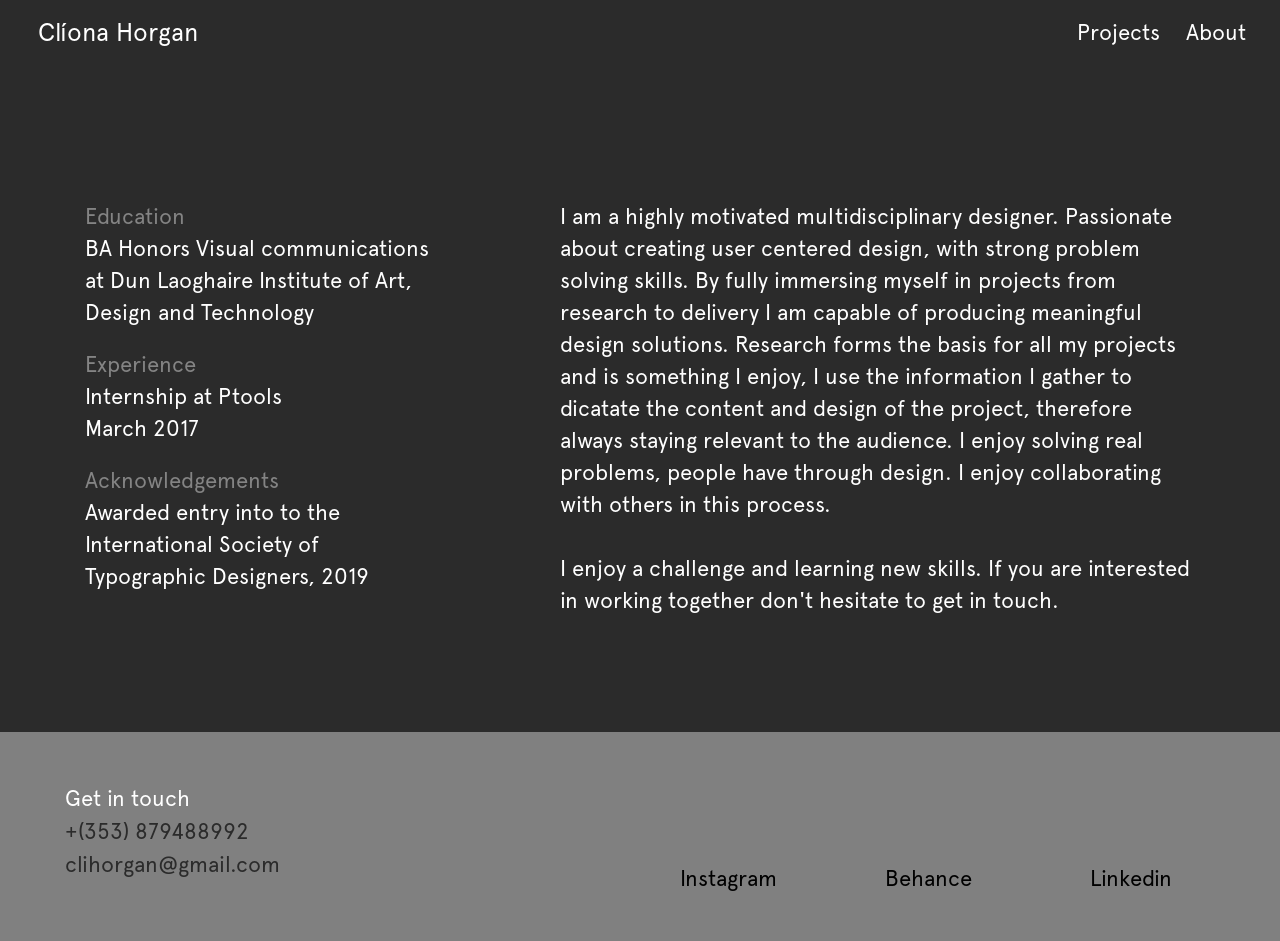
==== about.html @ 4dcec47d "newwebsite" ====
<!DOCTYPE html>
<html lang="en">
   <head>
      <meta charset="utf-8">
      <meta http-equiv="X-UA-Compatible" content="IE=edge">
      <meta name="viewport" content="width=device-width, initial-scale=1">
      <!-- The above 3 meta tags *must* come first in the head; any other head content must come *after* these tags -->
      <title>Clíona Horgan</title>
       
      <!-- Bootstrap -->
      <link href="css/bootstrap.css" rel="stylesheet">
      <link href="css/about.css" rel="stylesheet">
        <link href="https://unpkg.com/aos@2.3.1/dist/aos.css" rel="stylesheet">
<!--    <link href="fonts/Apercu_Regular.otf">-->
     
      <!-- HTML5 shim and Respond.js for IE8 support of HTML5 elements and media queries -->
      <!-- WARNING: Respond.js doesn't work if you view the page via file:// -->
      <!--[if lt IE 9]>
      <script src="https://oss.maxcdn.com/html5shiv/3.7.3/html5shiv.min.js"></script>
      <script src="https://oss.maxcdn.com/respond/1.4.2/respond.min.js"></script>
      <![endif]-->
   </head>
   <body>
       
       <!--       open nav-->
         <nav class="navbar navbar-expand-lg navbar-light bg-light fixed-top">
        
            <a class="navbar-brand abc" href="index.html"> 
                Clíona Horgan
           </a>
        
        
<!--
            <button class="navbar-toggler" type="button" data-toggle="collapse" data-target="#navbarSupportedContent" aria-controls="navbarSupportedContent" aria-expanded="false" aria-label="Toggle navigation">
            <span class="navbar-toggler-icon"></span>
            </button>
             
-->
             <button class="navbar-toggler collapsed" type="button" data-toggle="collapse" data-target="#navbarSupportedContent" aria-controls="navbarsSupportedContent" aria-expanded="false" aria-label="Toggle navigation">
                 
	           <span class="icon-bar top-bar"></span>
	           <span class="icon-bar middle-bar"></span>
	           <span class="icon-bar bottom-bar"></span>				
            </button>
     
        

        
        <div class="collapse navbar-collapse" id="navbarSupportedContent">
            <ul class="navbar-nav ml-auto">
                
                
        
        
               
        
                <li class="nav-item">
                    <a class="nav-link abc" href="#project">Projects</a>
        
                </li>
        
                <li class="nav-item">
                    <a class="nav-link abc" href="#about">About </a>
        
                </li>
        
<!--
                <li class="nav-item">
                    <a class="nav-link abc" href="#contact">Contact</a>
        
                </li>
-->
        
                
        
       
            </ul>
        </div>
        
    
        </nav>
       
       <div class="container move">
       
        <div class="row ">
            
           <div class="col-sm-4 move">
            
               <p class="under">
               <span class="grey">Education <br></span>
                BA Honors Visual communications at
                Dun Laoghaire Institute of Art, Design and
                Technology
               </p> 
               
            <p class="under">
               <span class="grey">Experience <br></span>
                
                Internship at Ptools<br>
                March 2017
               </p> 
            <p class="under">
               <span class="grey">Acknowledgements <br></span>
                Awarded entry into to the International Society of Typographic Designers, 2019<br>
                
               </p> 
               
            </div>
            
            <div class="col-7 offset-1 move">
            <p class="under">
                I am a highly motivated multidisciplinary designer. Passionate about creating user centered design, with strong problem solving skills. By fully immersing myself in projects from research to delivery I am capable of producing meaningful design solutions. Research forms the basis for all my projects and is something I enjoy, I use the information I gather to dicatate the content and design of the project, therefore always staying relevant to the audience. I enjoy solving real problems, people have through design. I enjoy collaborating with others in this process. 
                <br><br>
                I enjoy a challenge and learning new skills. If you are interested in working together don't hesitate to get in touch.
            </p>
            
            </div>
           
        </div>
           
       </div>

        
                        <!-- nav ends-->
       
<!--       <div class="wrapper">-->
       <!--    video top-->
       

       
    
       
       <div class="container-fluid">
      <div class="row footer">
           
           <p class="col-3 touch">
            
           <span class="colour">Get in touch<br></span>
            +(353) 879488992<br>
            clihorgan@gmail.com 
           </p>
           
           <p class="col-1 offset-3  touch padding40">
           <a href="#">Instagram </a>
           </p>
           <p class="col-1 offset-1  touch padding40">
           <a href="https://www.behance.net/clihorgana034">Behance</a> 
           </p>
           
            <p class="col-1 offset-1  touch padding40">
           <a href="#">Linkedin</a>
           </p>
           
         
           
            
       
       </div>
       
       </div>
      

    


      
       
       
       
       
      <!-- stuff goes here-->
      <!-- jQuery (necessary for Bootstrap's JavaScript plugins) -->
        <script src="https://unpkg.com/aos@2.3.1/dist/aos.js"></script>
        
        <script src="https://code.jquery.com/jquery-3.2.1.slim.min.js" integrity="sha384-KJ3o2DKtIkvYIK3UENzmM7KCkRr/rE9/Qpg6aAZGJwFDMVNA/GpGFF93hXpG5KkN" crossorigin="anonymous"></script>
        
        <script src="https://cdnjs.cloudflare.com/ajax/libs/popper.js/1.12.9/umd/popper.min.js" integrity="sha384-ApNbgh9B+Y1QKtv3Rn7W3mgPxhU9K/ScQsAP7hUibX39j7fakFPskvXusvfa0b4Q" crossorigin="anonymous"></script>
        
        <script src="https://maxcdn.bootstrapcdn.com/bootstrap/4.0.0/js/bootstrap.min.js" integrity="sha384-JZR6Spejh4U02d8jOt6vLEHfe/JQGiRRSQQxSfFWpi1MquVdAyjUar5+76PVCmYl" crossorigin="anonymous"></script>
        
       
        
<!--
        <script src= "https://cdnjs.cloudflare.com/ajax/libs/rellax/1.9.1/rellax.min.js">
        </script>
-->
          <script>
    function openForm() {
    document.getElementById("myForm").style.display = "block";
    }

    function closeForm() {
    document.getElementById("myForm").style.display = "none";
    }
        </script>
        
           
        <script>AOS.init({
            duration: 1200,
            })</script>
            
                
            <script>         
        AOS.init();
            </script>
    <script>
    
    $(window).scroll(function(){
    $('nav').toggleClass('scrolled', $(this).scrollTop() >150);
    });
        
    </script> 
        
        
    <script>
        
    $(window).scroll(function(){
    if ( $(this).scrollTop() > 150){
    $ ('.abc') .addClass ('ncol'); 
    } else{
    $ ('.abc') .removeClass('ncol');
    }
    });
      
    </script>
        
 
   </body>
</html>
---- css/about.css ----
/*
Custom CSS
*/



@font-face 
{
font-family: 'Apercu_Regular.otf';
font-style: normal;
font-weight: 100;
src: url('../fonts/Apercu_Regular.otf'); 
}

@font-face 
{
font-family: 'Apercu Bold.otf';
font-style: normal;
font-weight: 100;
src: url('../fonts/Apercu Bold.otf'); 
}

@font-face 
{
font-family: 'Apercu Light.otf';
font-style: normal;
font-weight: 100;
src: url('../fonts/Apercu Light.otf'); 
}



/*
@font-face 
{
font-family: 'Oscine_Trial_Rg.ttf';
font-style: normal;
font-weight: 100;
src: url('fonts/Oscine_Trial_Rg.ttf'); 
}
@font-face 
{
font-family: 'Oscine_Trial_Bd.ttf';
font-style: normal;
font-weight: 100;
src: url('fonts/Oscine_Trial_Bd.ttf'); 
}
*/

.bg-light{
    transition: 200ms ease;
    background: transparent !important;
}

.bg-light.scrolled{
    background: #2b2b2b !important;
}

.navbar-brand {
    margin-left: 22px;
    font-size: 25px;
    
}
.abc.ncol{
    color: white!important;
}

.abc{
    color: white!important;
}
.image{
    width: 200px;
    margin-top: -100px;
}
.active{
    color: black!important;
    font-weight:600!important;
}

.explanation{
    text-align: center;
    padding-top: 20px;
}

.height{
/*    height: 821px;*/
}

.ontopvideo{
   
/*    position:absolute;*/
/*    margin-top: -100px;*/

}
.footer{
    padding-left: 50px;
    margin-top: 100px;
    padding-top: 50px;
    padding-bottom: 30px;
/*    padding-bottom: 50px;*/
    background-color: #808080;
}


.touch{
   font-family: 'Apercu_Regular.otf';
    font-size: 22px;
    color: #2b2b2b; 
}
.colour{
    color: white;
}
.text{
    padding-top: 20px;
}

a:link.nav-link.abc{
    font-family:'Apercu_Regular.otf';
    font-size: 22px;
    margin-right: 10px;
    font-weight: 300;
}
.padding40{
padding-top: 80px;}

a{
    color: #2b2b2b;
}



a:hover{
    color: white;
    text-decoration: none;
}

a:visited .nav-link.abc{
    font-family:'Apercu_Regular.otf';
    font-size: 18px;
    margin-right: 10px;
    font-weight: 300;
    color: #95d8ed!important;
}

a:hover.nav-link.abc{
    color: black!important;
    text-decoration: none !important;
}

a:active.nav-link.abc{
    color:#95d8ed!important;
    text-decoration: none !important;
}




.abc path {
    fill: white;
}
.abc.ncol path{
    fill: #828eac;
}



.navbar-expand-md .navbar-nav .nav-link{
 
}

.icon-bar {
	width: 22px; 
	height: 2px;
	background-color: #B6B6B6;
	display: block;
	transition: all 0.2s;
	margin-top: 4px
}
 
.navbar-toggler {
  border: none;
  background: transparent !important;
}

.navbar-toggler .top-bar {
  transform: rotate(45deg);
  transform-origin: 10% 10%;
}
 
.navbar-toggler .middle-bar {
  opacity: 0;
}
 
.navbar-toggler .bottom-bar {
  transform: rotate(-45deg);
  transform-origin: 10% 90%;
}
 
.navbar-toggler.collapsed .top-bar {
  transform: rotate(0);
}
 
.navbar-toggler.collapsed .middle-bar {
  opacity: 1;
}
 
.navbar-toggler.collapsed .bottom-bar {
  transform: rotate(0);
}
/*
 html,body {
       padding:0;
     margin:0;}
*/
/*
.scroll{
    position: fixed;
    z-index: -99;
     height:100%;
        width:100%;
}
.wrapper{
      position:absolute;
        height:100%;
        width:100%;
    
}
.scrollover{
height: 3600px; 
  overflow-y: scroll;
    background-color: #f1f2eb; !important;
    position:relative;
        height:100%;
        width:100%;
    margin-top:100%;
    min-height:100%;
}
*/

.scrollover{
    padding-top: 100px;
}
.logo{
   color:#f16374; 
}
.red{
    color: #d6232b;
     margin-top: 30px;
}
.separate{
    font-family: 'Apercu_Regular.otf';
    font-size: 110px;
    line-height: 128px;
    margin-top: 100px;
    color: #99d4c0;
}
.soon{
   color: #99d4c0; 
}
.lost{
    font-family: 'Apercu_Regular.otf';
    font-size: 110px;
    line-height: 128px;
    margin-top: 100px;
    color: #32c3e2;
}

.cyclists{
    font-family: 'Apercu_Regular.otf';
    font-size: 110px;
    line-height: 128px;
    margin-top: 100px;
    color: #d6232b;
}
.intro{
    font-family: 'Spectral';
    font-size: 20px;
    font-weight: 30px;
    margin-top: 187px;
}
.checktwo{
    background-color: bisque;
}
.check{
/*    background-color: aqua;*/
}
.changecolour{
    color: #98d4bf;
    margin-top: 30px;
    
}

.changecolour2{
    color: #d6232b;
    margin-top: 30px;
    
}

 .video{
width: 100%    !important;
  height: auto!important;
  position: relative;

}

.changecolour3{
    color: #32c3e2;
    margin-top: 40px;
    margin-bottom: 100px;
    
}
.descrip{
    margin-top: -15px;
}
.gif{
    margin-top: 20px;
}



*/

video embed {
/*
  width: 100%    !important;
  height: auto   !important;
*/
}
.thevideo{
/*    width: 195px;*/
}


/*
.navbar{
    background-color: #f1f2eb !important;
   
}
*/

/*
.navbar .navbar-brand{
    color: black;
    font-size: 30px;
    margin-left: 153px;
}
*/

/*
.navbar .navbar-brand:hover{
   color:#f16374;
}
*/




.navbar .navbar-nav .nav-item .nav-link{
    color: black;
    font-size: 22px;
    font-family: 'Apercu_Regular.otf';
/*    margin-right: 30px;*/
    
}
.projectdescription{
 margin-top: -156px;
}
.navbar-nav{
/*    padding-right:153px;*/
}
.blue{
/*    background-color: blue;*/
}
.red {
/*    background-color: red;*/
}
.padding-20px{
    margin-top: 20px;
}
.navbar .navbar-nav .nav-item .nav-link:hover{
    color:#f16374;
/*    font-family: 'Oscine_Trial_Bd.ttf';*/
}
body{
    font-family: 'Apercu_Regular.otf'!important;
    background-color: #2b2b2b;
/*    background-color: #f1f2eb;*/
}

.under{
    font-family: 'Apercu_Regular.otf';
    font-size: 22px;
    line-height:32px;
    color: white;
    margin-top: 20px;
}
.thrive{
    margin-top: 150px;
}

.padding{
    margin-top: 50px;
}
.grey{
    color: #848484;
    font-family: 'Apercu_Regular.otf';
    font-size: 22px;
}
.ontopvideo{
    position: absolute;
    font-size: 37px;
    font-family: 'Apercu Light.otf';
    margin-top: 530px;
    margin-left: 50px;
}

.navbar-toggler .navbar-toggler-icon{
    background-image: url(../img/hamburger2.svg); !important;
    border: none;
}
.navbar-toggler {
    background-color: #f1f2eb;
}

.photo{
    background-image: url(../img/DAD%20IMAGE.png);
    background-repeat: no-repeat;
    background-position: center;
     height: 300px;
}
.photo:hover{
    background-image: url(../video/dad_1.gif);
    background-repeat: no-repeat;
    background-position: center;
    height: 300px;
}

.photoone{
    background-image: url(../img/NEWCYCLING.png);
    background-repeat: no-repeat;
    background-position: center;
     height: 300px;
    width: 100%;
        position: relative;
/*
    display: block;
    text-indent:-9999px;
*/
    
    
}


.photoone:hover{
    background-image: url(../video/newcylcing.gif);
    background-repeat: no-repeat;
    background-position: center;
    height: 300px;
}

.photothree{
    background-image: url(../img/comerfords.png);
    background-repeat: no-repeat;
    background-position: center;
     height: 300px;
}
.photothree:hover{
    background-image: url(../video/comerfords.gif);
    background-repeat: no-repeat;
    background-position: center;
    height: 300px;
}
.photofour{
    background-image: url(../img/gradshow_00000.png);
    background-repeat: no-repeat;
    background-position: center;
     height: 300px;
}

.photofour:hover{
    background-image: url(../video/gradshow_00000.gif);
    background-repeat: no-repeat;
    background-position: center;
    height: 300px;}

.about{
    font-family: 'Spectral';
    font-size: 20px;
    line-height: 30px;
    
}
.underphoto{
    font-family: 'Spectral';
    font-size: 16px;
    color: black;
    margin-top: 10px;
}

.bold{
    font-family: 'Spectral:700', serif, ;
    font-size: 16px;
    font-weight: 700;
    color: #58595b;
    margin-top: 10px
}
.movetwo{
    margin-top: 90px;
/*    margin-bottom: 20px;*/
}

.movethree{
    margin-top: 50px;
}
.project{
    font-family: 'Oscine_Trial_XBd.ttf';
    font-size: 40px;
    line-height: 45px;
    margin-left: -14px;
    color: #f16374;
    margin-bottom: 50px;
    margin-top: 50px;
    text-align: left;}

.childhood{
    font-family: 'Oscine_Trial_XBd.ttf';
    font-size: 40px;
    line-height: 45px;
    margin-left: -14px;
    color: #f16374;}
/*
    margin-bottom: 30px;
    margin-top: 50px;
*/
    text-align: left;}

.padding-40px{
    margin-top: 80px;
}

.aboutpart{
    padding-top: 50px;
}
.padding-50px{
   margin-top: 70px;
}

.footer{
    padding-left: 50px;
    margin-top: 100px;
    padding-top: 50px;
/*    padding-bottom: 50px;*/
    background-color: #808080;
}

.footertwo{
    background-color: #808080; 
}

.heading{
    font-family: 'Oscine_Trial_XBd.ttf';
    font-size: 40px;
    color: #f16374!important;
    margin-top: 8px;
}


a:hover.heading{
    color: #95d8ed;
    text-decoration: none;
}


.forty{
    font-family: 'Oscine_Trial_XBd.ttf';
    font-size: 40px;
    line-height: 45px;
}

.bigheading{
     font-family: 'Oscine_Trial_XBd.ttf';
    font-size: 110px;
    line-height: 128px;
}
/*
.explanation{
    margin-left: 575px;
    margin-top: -115px;
}
*/
.bodycopy{
    font-family: 'Spectral';
    font-size: 20px;
    line-height: 30px;
}
.footertext{
    font-family: 'Spectral';
    font-size: 20px;
    line-height: 30px;

}

.headingproject{
     font-family: 'Oscine_Trial_XBd.ttf';
    font-size: 40px;
    line-height: 50px;
    color: #99d4c0;
    margin-top: 50px;
  
}
.cover{margin-top: -445px;
}
.logo{
    margin-top: 45px;
}
.minibook{
    margin-top: 20px;
}
.book{
    margin-top: 20px;
}
.projectexplain{
    margin-top: 50px;
}
.allspreads{
    margin-top: 20px;
    background-color: black;
    
/*    margin-left: -43px;*/
/*    margin-left: -167px;*/
}
.description{
    font-family: 'Spectral';
    font-size: 16px;
    color: #58595b;
/*    margin: 40px;*/
}
.green{
    color: #99d4c0;
    margin-top: 50px;
    margin-bottom: 70px;
}
.posteruno{
    margin-top: 30px;
}
.descriptionone{
    font-family: 'Spectral';
    font-size: 16px;
    color: #58595b;
    margin-left: 83px;
    text-align:right;
}
.descriptiontwo{
    font-family: 'Spectral';
    font-size: 16px;
    color: #58595b;
    margin-left: 225px;
    text-align:right;
}
.descriptionthree{
    font-family: 'Spectral';
    font-size: 16px;
    color: #58595b;
    margin-left: 53px;
    text-align:right;
}
.descriptionfour{
    font-family: 'Spectral';
    font-size: 16px;
    color: #58595b;
    margin-left: 305px;
    text-align:right;
}
.texttwo{
    padding-bottom: 30px;
}

.nextproject{
    padding-left:  63px;
    text-align: right;
}
.quote{
font-family: 'Spectral';
    font-size: 20px;
    text-align: left;
    line-height: 30px;
    color: black;
   padding-bottom: 40px;
   
    
    
/*    margin-bottom: 50px;*/
}
.quotetwo{
    font-family: 'Spectral';
    font-size: 16px;
   
    text-align: left;
    color: black;
/*    margin: -10px;*/
  
    
    
/*    margin-bottom: 50px;*/
}
.paddingdad{
    margin-top: -20px;
}

.paddingtop-18
{
    margin-top: -16px;
}



.move{
    padding-top: 90px;

}
.posters{
    margin-top: 20px;
}
img{
width: 100%;
    height:auto;
}

/* 
# Responsive breakpoints
# https://getbootstrap.com/docs/4.0/layout/overview/#responsive-breakpoints
Extra small   <576px  	.col-
Small         ≥576px    .col-sm-
Medium        ≥768px    .col-md-
Large         ≥992px    .col-lg-
Extra large   ≥1200px   .col-xl-
*/

/* Apply these rules if the screen width is LESS than 576px */

/*
@media(max-width:576px){
  div[class^="col"]{
    border-style: solid;
    border-color:black;
  }
}
*/

/* Apply these rules if the screen width is GREATER than 576px */





/*    margin-top: 100px;*/



.colour{
/*    background-color: #f1f2eb;*/
/*    height: 650px;*/
}


/*.container { position:relative; }*/
.container video {
/*    position:relative;*/
/*    z-index:0;*/
}

.heading{
    margin-bottom: 20px;
    margin-top: 15px;
    font-size: 40px;
    line-height: 50px;
}
.closeup{
    margin-top: 30px;
}
.over{
/*
    position: relative;
    text-align: center;
*/
}

.newspaper{
    margin-top: 20px;
}
.overlay {
    position:absolute;
    margin-top: 380px;
    top:0;
    left:0;
/*    z-index:1;*/
    color: white;
    margin-left: 280px;
    font-family: "Oscine_Trial_XBd.ttf";
    font-size: 120px;
    line-height: 128px;
    text-align: left;
    margin-top: 220px;
   
}

.ontopvideo {
/*    position:absolute;*/
/*    margin-top: 230px;*/
/*
    top:0;
    left:0;
    z-index:1;
    color: white;
    margin-left: 280px;
    font-family: "Oscine_Trial_XBd.ttf";
    font-size: 120px;
    line-height: 128px;
    text-align: left;
*/
/*    margin-top: 220px;*/
   
}
.ontopvideo{
    padding-top: 140px;
}

.design{
    font-family: "Apercu_Regular.otf";
    font-size: 120px;
    line-height: 128px;
    text-align: center;
    color:#f16374;
}

.overlaythree{
     position:absolute;
/*    margin-top: 1030px;*/
    top:0;
    left:0;
/*    z-index:1;*/
    color: white;
    margin-left:840px;

    font-family: 'Spectral';
    font-size: 20px;
    line-height: 30px;
   
    text-align: left;
    margin-top: 378px;
    
}

a{
    color: black;
}



a:hover{
    color: black;
    text-decoration: none;
}

/*
<style>
a:link {
    color: black;
    background-color: transparent; 
    text-decoration: none;
}

a:visited {
    color: black;
    background-color: transparent;
    text-decoration: none;
}

a:hover {
    color: #f16374;
    background-color: transparent;
    text-decoration:none;
}
*/
.bottomnav{
    margin-top: 30px;
    margin-bottom: 30px;
}
/*
a:active {
    color:#f16374;
    background-color: transparent;
    text-decoration: none;
}
</style>
*/

.linkcolor a:link{
    color: aqua;
}












.top{
    width: 100% !important;
  height: 100%!important;
  position: relative;

}




@media only screen and (max-width:576px)
{ 
/*
    .overlay {
    position:absolute;
    
    top:0;
    left:0;
    z-index:1;
    color: white;
    
    font-family: "Oscine_Trial_XBd.ttf";
    font-size: 20px;
    line-height: 28px;
    text-align: left;
   
   
}
*/
    

.explanation{
    
}


/*
    .height{
        900px;
    }
*/



}

@media only screen and (max-width:576px)
{ .project{
    font-family: 'Oscine_Trial_XBd.ttf';
    font-size: 35px;
    line-height: 35px;
    margin-left: -14px;
    color: #f16374;
    margin-bottom: 30px;
    margin-top: 50px;
    text-align: left;}
}
    
}

@media only screen and (max-width:576px)
{ .design{
/*    font-size: 40px;*/
/*    margin-left: -100px;*/
    
    margin-right: 200px;
    
}
}

@media only screen and (max-width:576px)
{ .ontopvideo{
   position:absolute;
    margin-top:0;
    top:0;
    left:0;
/*    z-index:1;*/
    color: white;
    margin-left: 0x;
    font-family: "Oscine_Trial_XBd.ttf";
    font-size: 50px;
    line-height: 55px;
    text-align: left;
    margin-left: 10px;
    margin-top: 100px;
    margin-bottom: 6px;
    
    
}
   
    
    
    .mobile{
display: none;}
    .shiftthree{
        margin-top: 40px;
    }
    .namebootom{
        display: none;
    }
    .separate{
    font-family: 'Oscine_Trial_XBd.ttf';
   font-size: 50px;
    line-height: 55px;
    margin-top: 70px;
        margin-bottom: 200px;
    color: #99d4c0;
}
    
    .lost{
    font-family: 'Oscine_Trial_XBd.ttf';
   font-size: 50px;
    line-height: 55px;
    margin-top: 70px;
        margin-bottom: 200px;
    color: aqua;
}
       .cyclists{
    font-family: 'Oscine_Trial_XBd.ttf';
   font-size: 50px;
    line-height: 55px;
    margin-top: 70px;
        margin-bottom: 200px;
    
} 
    .padding-50px{
   margin-top: 0px;
}
    
    .shiftfour{
        margin-top: -50px;
    }
    
    .footertwo{
     font-family: 'Spectral';
    font-size: 20px;
    
        text-align: left;}
    
    .footer{
        margin-top: 40px;
        
    }
    
    .photo{
    background-image: url(../img/DAD%20IMAGE.png);
    background-repeat: no-repeat;
    background-position: center;
     height: 300px;
        margin-top: -40px;
}
    .photothree{
    background-image: url(../img/NEWOLDFEELING.png);
    background-repeat: no-repeat;
    background-position: center;
     height: 300px;
/*        margin-top: -100px;*/
}
    
    .bottomnav{
    margin-top: 30px;
    margin-bottom: 10px;
}
    .shift{
        margin-top: -40px;
    }
    .childhood{
    font-family: 'Oscine_Trial_XBd.ttf';
    font-size: 35px;
    line-height: 40px;
    margin-left: 0px;
    color: #f16374;}
    
    .bottomcyclists{
        display: none
    }
    .descriptionone{
    font-family: 'Spectral';
    font-size: 16px;
    color: #58595b;
    margin-left: 0px;
    text-align:right;
        display: none;
}
    .descriptiontwo{
    font-family: 'Spectral';
    font-size: 16px;
    color: #58595b;
    margin-left: 0px;
    text-align:right;
        display: none;
}
    .explanation{
    margin-left: 0px;
    margin-top: 0px;
    font-size: 14px;
    line-height: 20px;
        margin-top: -75px;
        margin-left: 150px;
        display: none;
}
    .heading{
    margin-bottom: 20px;
    font-size: 35px;
    line-height: 40px;
        margin-top: 15px;
        color: black;
        
      
        
}
    .nextproject{
    padding-left:  0px;
    margin-bottom: 50px;
    margin-top: -30px;
    text-align: right;
}
    .descriptionfour{
    font-family: 'Spectral';
    font-size: 16px;
    color: #58595b;
    margin-left: 200px;
    text-align:right;
    display: none;
}
    .descriptionthree{
    font-family: 'Spectral';
    font-size: 16px;
    color: #58595b;
    margin-left: 0px;
    text-align:right;
        display: none;
}
    .about{
        text-align: left;
        margin-left:-3px; 
    }
    
    
/*
    .photo{
    background-image: url(../img/mobileseparate_00000.png);
    background-repeat: no-repeat;
    background-position: center;
     height: 300px;
*/
}
/*
.photo:hover{
    background-image: url(../video/mobileseparate_00000.gif);
    background-repeat: no-repeat;
    background-position: center;
    height: 300px;
*/
}

}
@media only screen and (max-width:576px)
{ .descriptionone{

/*    margin-right: 950px;*/
  
    
    
        
    
   
}
}
@media only screen and (max-width:576px)
{ 
    .imagefluid{
    max-width: 100%;
        height: auto;
}

    {}             }

/* Apply these rules if the screen width is GREATER than 768px */

/*
@media (min-width: 768px) {
  div[class^="col"]{
    border-style: solid;
    border-color:blue;
  }

*/

/* Apply these rules if the screen width is GREATER than 992px */
/*

@media (min-width: 992px) {
  div[class^="col"]{
    border-style: solid;
    border-color:yellow;
  }
}
*/

/* Apply these rules if the screen width is GREATER than 1200px */
/*

@media (min-width: 1200px) {
  div[class^="col"]{
    border-style: solid;
    border-color:red;
  }
}*/
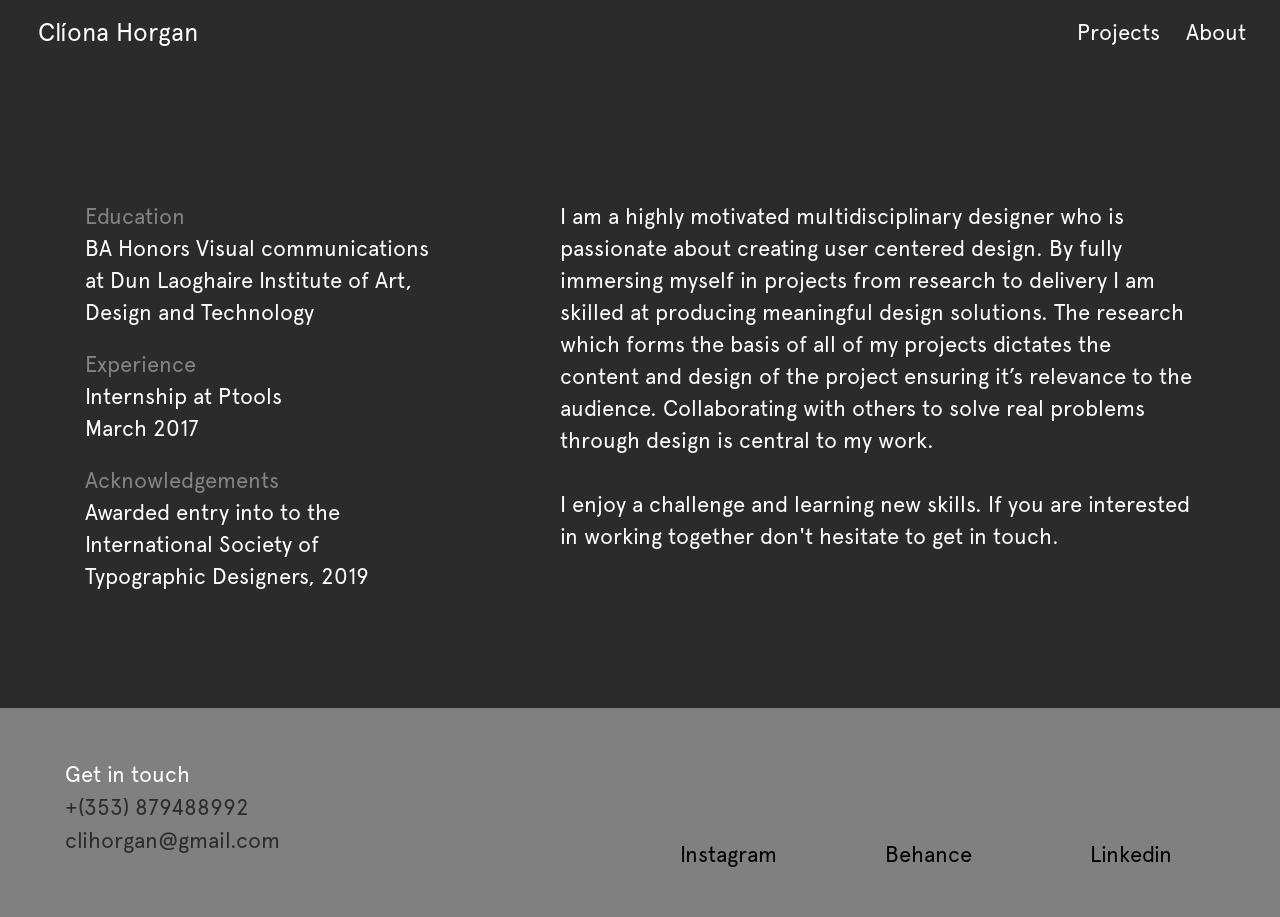
==== commit b852f7f4: "newabout" ====
--- a/about.html
+++ b/about.html
@@ -109,7 +109,12 @@
             
             <div class="col-7 offset-1 move">
             <p class="under">
-                I am a highly motivated multidisciplinary designer. Passionate about creating user centered design, with strong problem solving skills. By fully immersing myself in projects from research to delivery I am capable of producing meaningful design solutions. Research forms the basis for all my projects and is something I enjoy, I use the information I gather to dicatate the content and design of the project, therefore always staying relevant to the audience. I enjoy solving real problems, people have through design. I enjoy collaborating with others in this process. 
+                I am a highly motivated multidisciplinary designer  who is
+passionate about creating user centered design. By fully immersing myself in projects from research
+to delivery I am skilled at producing meaningful design solutions. The research which forms the basis
+of all of my projects dictates the content and design of the project ensuring it’s relevance to the
+audience. Collaborating with others to solve real problems through design is central to my work.
+
                 <br><br>
                 I enjoy a challenge and learning new skills. If you are interested in working together don't hesitate to get in touch.
             </p>
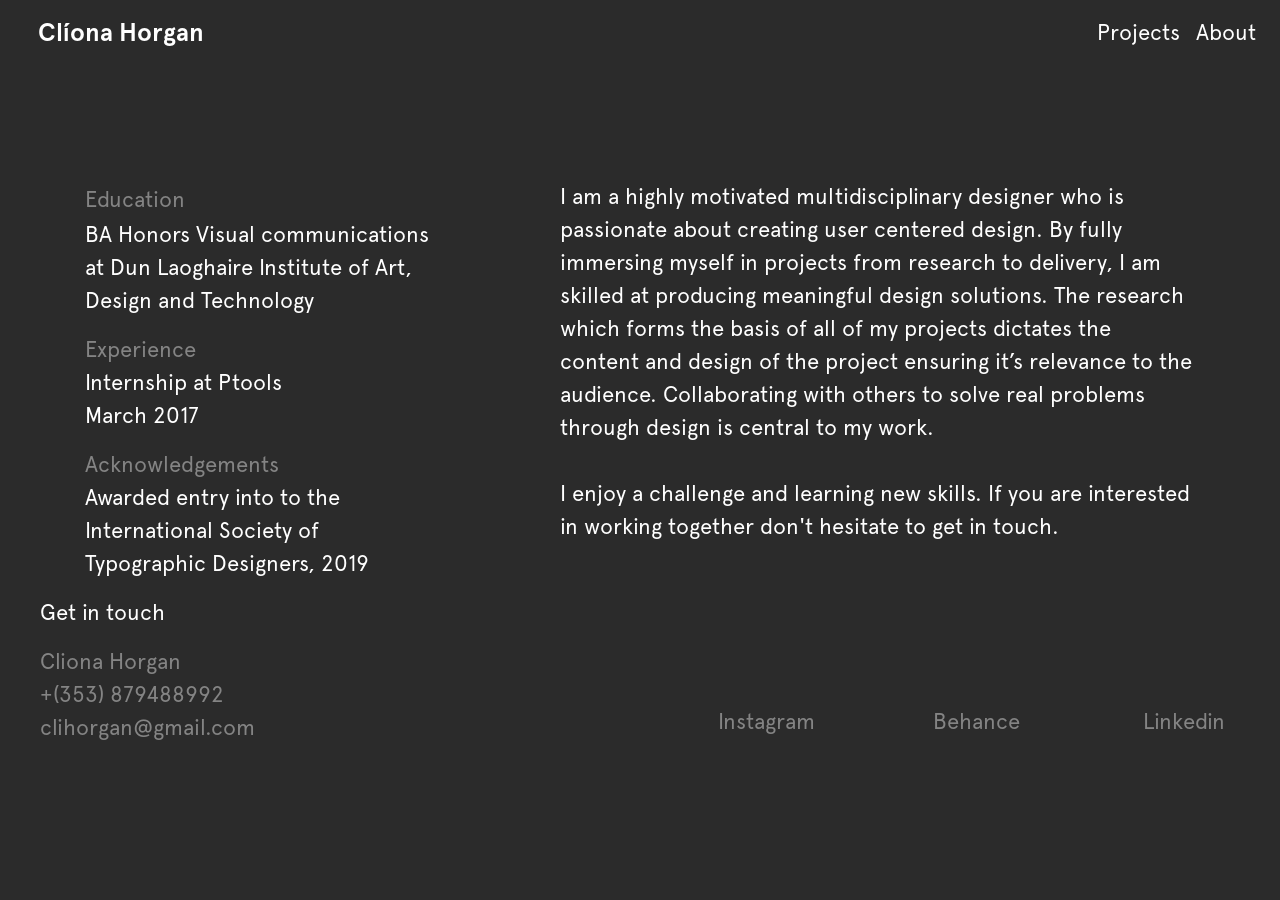
==== commit 53dc697a: "allpagesmobile" ====
--- a/about.html
+++ b/about.html
@@ -23,95 +23,69 @@
    <body>
        
        <!--       open nav-->
+    <div class="container">
+        
          <nav class="navbar navbar-expand-lg navbar-light bg-light fixed-top">
         
             <a class="navbar-brand abc" href="index.html"> 
-                Clíona Horgan
-           </a>
-        
-        
-<!--
-            <button class="navbar-toggler" type="button" data-toggle="collapse" data-target="#navbarSupportedContent" aria-controls="navbarSupportedContent" aria-expanded="false" aria-label="Toggle navigation">
-            <span class="navbar-toggler-icon"></span>
-            </button>
+                Clíona <span class="surname">Horgan</span>
+            </a>
+        
+            
+             <ul class="navbar-nav ml-auto">
+                
+                <li class="nav-item">
+                    <a class="nav-link abc" href="index.html">Projects</a>
+        
+                </li>
+        
+                <li class="nav-item">
+                    <a class="nav-link abc" href="about.html">About </a>
+        
+                </li>
+                 
+            </ul>
+     
+        </nav>
+</div>
+        
+                        <!-- nav ends-->
+       
+<!--       <div class="wrapper">-->
+       <!--    video top-->
+       <div class="container">
+           
+           <div class="row about">
              
--->
-             <button class="navbar-toggler collapsed" type="button" data-toggle="collapse" data-target="#navbarSupportedContent" aria-controls="navbarsSupportedContent" aria-expanded="false" aria-label="Toggle navigation">
-                 
-	           <span class="icon-bar top-bar"></span>
-	           <span class="icon-bar middle-bar"></span>
-	           <span class="icon-bar bottom-bar"></span>				
-            </button>
-     
-        
-
-        
-        <div class="collapse navbar-collapse" id="navbarSupportedContent">
-            <ul class="navbar-nav ml-auto">
-                
-                
-        
-        
-               
-        
-                <li class="nav-item">
-                    <a class="nav-link abc" href="#project">Projects</a>
-        
-                </li>
-        
-                <li class="nav-item">
-                    <a class="nav-link abc" href="#about">About </a>
-        
-                </li>
-        
-<!--
-                <li class="nav-item">
-                    <a class="nav-link abc" href="#contact">Contact</a>
-        
-                </li>
--->
-        
-                
-        
-       
-            </ul>
-        </div>
-        
-    
-        </nav>
-       
-       <div class="container move">
-       
-        <div class="row ">
-            
-           <div class="col-sm-4 move">
-            
-               <p class="under">
-               <span class="grey">Education <br></span>
+                <div class="col-sm-4 col-12 move">
+            
+               <p class="bodycopy">
+               <span class="subheading">Education <br></span>
                 BA Honors Visual communications at
                 Dun Laoghaire Institute of Art, Design and
                 Technology
                </p> 
                
-            <p class="under">
+            <p class="bodycopy">
                <span class="grey">Experience <br></span>
                 
                 Internship at Ptools<br>
                 March 2017
                </p> 
-            <p class="under">
+            <p class="bodycopy">
                <span class="grey">Acknowledgements <br></span>
                 Awarded entry into to the International Society of Typographic Designers, 2019<br>
                 
+                
                </p> 
                
             </div>
-            
-            <div class="col-7 offset-1 move">
-            <p class="under">
+               
+            <div class="col-sm-7 offset-sm-1 move">
+            <p class="bodycopy">
                 I am a highly motivated multidisciplinary designer  who is
 passionate about creating user centered design. By fully immersing myself in projects from research
-to delivery I am skilled at producing meaningful design solutions. The research which forms the basis
+to delivery, I am skilled at producing meaningful design solutions. The research which forms the basis
 of all of my projects dictates the content and design of the project ensuring it’s relevance to the
 audience. Collaborating with others to solve real problems through design is central to my work.
 
@@ -120,61 +94,71 @@
             </p>
             
             </div>
-           
-        </div>
-           
+               
+     
+              
+            
+    </div>
+
        </div>
-
-        
-                        <!-- nav ends-->
-       
-<!--       <div class="wrapper">-->
-       <!--    video top-->
-       
-
-       
-    
-       
-       <div class="container-fluid">
-      <div class="row footer">
-           
-           <p class="col-3 touch">
-            
-           <span class="colour">Get in touch<br></span>
-            +(353) 879488992<br>
-            clihorgan@gmail.com 
-           </p>
-           
-           <p class="col-1 offset-3  touch padding40">
-           <a href="#">Instagram </a>
-           </p>
-           <p class="col-1 offset-1  touch padding40">
-           <a href="https://www.behance.net/clihorgana034">Behance</a> 
-           </p>
-           
-            <p class="col-1 offset-1  touch padding40">
-           <a href="#">Linkedin</a>
-           </p>
+       
+      
+       
+       
+           
+          
+       <div class="container-fluid pushagain">
+           
+            <div class="row padding40">
+           
+            <p class="col-6 bodycopy white ">Get in touch</p>
            
          
-           
-            
-       
-       </div>
-       
-       </div>
-      
-
-    
-
-
-      
-       
-       
-       
-       
-      <!-- stuff goes here-->
-      <!-- jQuery (necessary for Bootstrap's JavaScript plugins) -->
+           </div>
+           
+           
+           
+       
+       
+           <div class="row footer">
+               
+           <p class="bodycopy col-sm-3 col-8  grey">
+               Cliona Horgan<br>
+               +(353) 879488992<br>
+               clihorgan@gmail.com</p>
+               
+            <p class="col-sm-2 offset-sm-3 col-7 bodycopy grey links space40">
+               
+                <a class="col-7"href="#">Instagram</a>
+               
+            </p>
+               
+            <p class="col-sm-2 col-7 bodycopy grey links space40">
+               
+                <a class="col-7 bottom10" href="#">Behance</a>
+               
+            </p>
+               
+              <p class="col-sm-2 col-7 bodycopy grey links space40">
+               
+               <a class="col-7"href="#">Linkedin</a>
+               
+            </p>
+           
+           </div>
+                
+             </div> 
+                
+                
+           
+       
+       
+       
+       
+       
+       
+       
+       
         <script src="https://unpkg.com/aos@2.3.1/dist/aos.js"></script>
         
         <script src="https://code.jquery.com/jquery-3.2.1.slim.min.js" integrity="sha384-KJ3o2DKtIkvYIK3UENzmM7KCkRr/rE9/Qpg6aAZGJwFDMVNA/GpGFF93hXpG5KkN" crossorigin="anonymous"></script>
@@ -182,15 +166,9 @@
         <script src="https://cdnjs.cloudflare.com/ajax/libs/popper.js/1.12.9/umd/popper.min.js" integrity="sha384-ApNbgh9B+Y1QKtv3Rn7W3mgPxhU9K/ScQsAP7hUibX39j7fakFPskvXusvfa0b4Q" crossorigin="anonymous"></script>
         
         <script src="https://maxcdn.bootstrapcdn.com/bootstrap/4.0.0/js/bootstrap.min.js" integrity="sha384-JZR6Spejh4U02d8jOt6vLEHfe/JQGiRRSQQxSfFWpi1MquVdAyjUar5+76PVCmYl" crossorigin="anonymous"></script>
-        
-       
-        
-<!--
-        <script src= "https://cdnjs.cloudflare.com/ajax/libs/rellax/1.9.1/rellax.min.js">
-        </script>
--->
-          <script>
-    function openForm() {
+       
+       <script>
+        function openForm() {
     document.getElementById("myForm").style.display = "block";
     }
 
@@ -228,7 +206,9 @@
     });
       
     </script>
-        
- 
-   </body>
-</html>
+       
+       
+       
+       
+    </body>
+</html>
--- a/css/about.css
+++ b/css/about.css
@@ -28,7 +28,14 @@
 src: url('../fonts/Apercu Light.otf'); 
 }
 
-
+body{
+    background-color: #2b2b2b;
+}
+.bodycopy{
+    font-family: 'Apercu_Regular.otf';
+    font-size: 22px;
+    color: white;
+}
 
 /*
 @font-face 
@@ -59,7 +66,8 @@
 .navbar-brand {
     margin-left: 22px;
     font-size: 25px;
-    
+    font-family: 'Apercu Bold.otf';
+    color:!important;
 }
 .abc.ncol{
     color: white!important;
@@ -68,48 +76,12 @@
 .abc{
     color: white!important;
 }
-.image{
-    width: 200px;
-    margin-top: -100px;
-}
+
 .active{
     color: black!important;
     font-weight:600!important;
 }
 
-.explanation{
-    text-align: center;
-    padding-top: 20px;
-}
-
-.height{
-/*    height: 821px;*/
-}
-
-.ontopvideo{
-   
-/*    position:absolute;*/
-/*    margin-top: -100px;*/
-
-}
-.footer{
-    padding-left: 50px;
-    margin-top: 100px;
-    padding-top: 50px;
-    padding-bottom: 30px;
-/*    padding-bottom: 50px;*/
-    background-color: #808080;
-}
-
-
-.touch{
-   font-family: 'Apercu_Regular.otf';
-    font-size: 22px;
-    color: #2b2b2b; 
-}
-.colour{
-    color: white;
-}
 .text{
     padding-top: 20px;
 }
@@ -117,16 +89,157 @@
 a:link.nav-link.abc{
     font-family:'Apercu_Regular.otf';
     font-size: 22px;
-    margin-right: 10px;
+/*    margin-right: 10px;*/
     font-weight: 300;
 }
-.padding40{
-padding-top: 80px;}
-
+
+
+
+a:visited .nav-link.abc{
+    font-family:'Apercu_Regular.otf';
+    font-size: 18px;
+/*    margin-right: 10px;*/
+    font-weight: 300;
+    color: #95d8ed!important;
+}
+
+a:hover.nav-link.abc{
+    color: grey!important;
+    text-decoration: none !important;
+}
+
+a:active.nav-link.abc{
+    color:gainsboro;
+    text-decoration: none !important;
+}
+
+
+video {
+  width: 100%;
+  height: auto;
+}
+
+.abc path {
+    fill: white;
+}
+.abc.ncol path{
+    fill: #828eac;
+}
+
+
+.align{
+    text-align: right;
+}
+
+.navbar-nav { 
+    flex-direction: row;
+}
+.navbar-nav .nav-link{
+    padding-left: 10px;
+}
+
+
+
+.grey{
+    color: #848484;
+    
+}
+
+.white{
+    color: white;
+}
+
+.ontopvideo{
+/*    position: absolute;*/
+    font-size: 30px;
+    font-family: 'Apercu Light.otf';
+    margin-left: -110px;
+    
+    color: white;
+    text-align: left
+}
+
+.black{
+    color: black;
+    font-family: 'Apercu Bold.otf';
+}
+
+.space30{
+padding-top: 150px;
+
+}
+
+ .text{
+     padding-top: 35px;}
+
+ .lost{
+        padding-top: 50px;
+    }
+
+.description{
+    padding-top: 30px;
+}
+
+
+
+.padding20{
+    padding-top: 130px;
+}
+
+.project
+    {font-family:  'Apercu Bold.otf';
+    font-size: 100px;
+    line-height: 120px;
+    color: white;}
+
+.subheading{
+     font-family: 'Apercu_Regular.otf';
+    font-size: 22px;
+    line-height: 38px;
+    color: #848484;
+}
+
+.space60{
+    padding-top:100px;
+}
+
+ .one{
+        margin-top: 100px;
+    }
+
+.two{
+    margin-top: 15px;
+}
+
+.links{
+    text-align: right;
+}
+
+.space40{
+    padding-top: 60px;
+}
+
+.footer{
+    padding-bottom: 50px;
+}
+
+.space80{
+    padding-top:100px;
+}
 a{
-    color: #2b2b2b;
-}
-
+    color: #848484;
+    text-decoration: none;
+    
+
+}
+
+a.link{
+    color: white;
+}
+
+a.link:hover{
+    color: #848484;
+}
 
 
 a:hover{
@@ -134,1087 +247,328 @@
     text-decoration: none;
 }
 
-a:visited .nav-link.abc{
-    font-family:'Apercu_Regular.otf';
-    font-size: 18px;
-    margin-right: 10px;
-    font-weight: 300;
-    color: #95d8ed!important;
-}
-
-a:hover.nav-link.abc{
-    color: black!important;
-    text-decoration: none !important;
-}
-
-a:active.nav-link.abc{
-    color:#95d8ed!important;
-    text-decoration: none !important;
-}
-
-
-
-
-.abc path {
-    fill: white;
-}
-.abc.ncol path{
-    fill: #828eac;
-}
-
-
-
-.navbar-expand-md .navbar-nav .nav-link{
- 
-}
-
-.icon-bar {
-	width: 22px; 
-	height: 2px;
-	background-color: #B6B6B6;
-	display: block;
-	transition: all 0.2s;
-	margin-top: 4px
-}
- 
-.navbar-toggler {
-  border: none;
-  background: transparent !important;
-}
-
-.navbar-toggler .top-bar {
-  transform: rotate(45deg);
-  transform-origin: 10% 10%;
-}
- 
-.navbar-toggler .middle-bar {
-  opacity: 0;
-}
- 
-.navbar-toggler .bottom-bar {
-  transform: rotate(-45deg);
-  transform-origin: 10% 90%;
-}
- 
-.navbar-toggler.collapsed .top-bar {
-  transform: rotate(0);
-}
- 
-.navbar-toggler.collapsed .middle-bar {
-  opacity: 1;
-}
- 
-.navbar-toggler.collapsed .bottom-bar {
-  transform: rotate(0);
-}
-/*
- html,body {
-       padding:0;
-     margin:0;}
-*/
-/*
-.scroll{
-    position: fixed;
-    z-index: -99;
-     height:100%;
-        width:100%;
-}
-.wrapper{
-      position:absolute;
-        height:100%;
-        width:100%;
-    
-}
-.scrollover{
-height: 3600px; 
-  overflow-y: scroll;
-    background-color: #f1f2eb; !important;
-    position:relative;
-        height:100%;
-        width:100%;
-    margin-top:100%;
-    min-height:100%;
-}
-*/
-
-.scrollover{
-    padding-top: 100px;
-}
-.logo{
-   color:#f16374; 
-}
-.red{
-    color: #d6232b;
-     margin-top: 30px;
-}
-.separate{
-    font-family: 'Apercu_Regular.otf';
-    font-size: 110px;
-    line-height: 128px;
-    margin-top: 100px;
-    color: #99d4c0;
-}
-.soon{
-   color: #99d4c0; 
-}
-.lost{
-    font-family: 'Apercu_Regular.otf';
-    font-size: 110px;
-    line-height: 128px;
-    margin-top: 100px;
-    color: #32c3e2;
-}
-
-.cyclists{
-    font-family: 'Apercu_Regular.otf';
-    font-size: 110px;
-    line-height: 128px;
-    margin-top: 100px;
-    color: #d6232b;
-}
-.intro{
-    font-family: 'Spectral';
-    font-size: 20px;
-    font-weight: 30px;
-    margin-top: 187px;
-}
-.checktwo{
-    background-color: bisque;
-}
-.check{
-/*    background-color: aqua;*/
-}
-.changecolour{
-    color: #98d4bf;
+a.spaceleft:hover{
+    color: #848484;
+}
+
+.pushin{
+    margin-top: 50px;
+    padding-left: 40px;
+    padding-right: 40px;
+    padding-bottom: 60px;
+    
+}
+
+.pushagain{
+/*    margin-top: 80px;*/
+     padding-left: 40px;
+    padding-right: 40px;
+}
+
+.space5{
+   margin-top: 10px;
+}
+
+.right{
+    text-align: right;
+    padding-right: 30px;
+}
+.main{
+    margin-top: -100px;
+}
+
+.space10{
+    padding-top: 30px;
+}
+
+.spaceleft{
+    margin-left: 20px;
+}
+
+.why{
+    margin-top: 180px;
+    margin-bottom: 50px;
+    padding-left: 70px;
+    padding-right: 70px;
+}
+
+.blue{
+    background-color: #bfecf7;
     margin-top: 30px;
-    
-}
-
-.changecolour2{
-    color: #d6232b;
+    height: 840px;
+    padding-top: 90px;
+    padding-bottom: 150px;
+    padding-left: 150px;
+    padding-right:150px;
+}
+
+.bluetwo{
+    background-color: #98afd3;
     margin-top: 30px;
-    
-}
-
- .video{
-width: 100%    !important;
-  height: auto!important;
-  position: relative;
-
-}
-
-.changecolour3{
-    color: #32c3e2;
-    margin-top: 40px;
-    margin-bottom: 100px;
-    
-}
-.descrip{
-    margin-top: -15px;
-}
-.gif{
-    margin-top: 20px;
-}
-
-
-
-*/
-
-video embed {
-/*
-  width: 100%    !important;
-  height: auto   !important;
-*/
-}
-.thevideo{
-/*    width: 195px;*/
-}
-
-
-/*
-.navbar{
-    background-color: #f1f2eb !important;
-   
-}
-*/
-
-/*
-.navbar .navbar-brand{
-    color: black;
-    font-size: 30px;
-    margin-left: 153px;
-}
-*/
-
-/*
-.navbar .navbar-brand:hover{
-   color:#f16374;
-}
-*/
-
-
-
-
-.navbar .navbar-nav .nav-item .nav-link{
-    color: black;
+    height: 840px;
+    padding-top: 90px;
+    padding-bottom: 180px;
+    margin-bottom: 30px;
+    padding-left: 150px;
+    padding-right:150px;
+/*
+    padding-left: 150px;
+    padding-right:150px;
+*/
+}
+
+.bignumber{
+     font-family: "Apercu_Regular.otf";
+    font-size: 125px;
+    padding-bottom: 0px;
+/*
+    margin-top: -20px;
+    padding-top: -60px;
+*/
+    margin-left: 650px; 
+    color: #7285b1;
+}
+
+.bignumber2{
+     font-family: "Apercu_Regular.otf";
+    font-size: 125px;
+    padding-bottom: 0px;
+/*
+    margin-top: -20px;
+    padding-top: -60px;
+*/
+    margin-left: 693px; 
+    color: #7285b1;
+}
+
+.bignumber3{
+      font-family: "Apercu_Regular.otf";
+    font-size: 125px;
+    padding-bottom: 0px;
+/*
+    margin-top: -20px;
+    padding-top: -60px;
+*/
+    margin-left: 693px; 
+    color: #7285b1;
+
+
+}
+
+.survivor{
+    margin-top:-30px;
+    padding-bottom: 150px;
+    text-align: left;
+    margin-left: 700px;
     font-size: 22px;
-    font-family: 'Apercu_Regular.otf';
-/*    margin-right: 30px;*/
-    
-}
-.projectdescription{
- margin-top: -156px;
-}
-.navbar-nav{
-/*    padding-right:153px;*/
-}
-.blue{
-/*    background-color: blue;*/
-}
-.red {
-/*    background-color: red;*/
-}
-.padding-20px{
-    margin-top: 20px;
-}
-.navbar .navbar-nav .nav-item .nav-link:hover{
-    color:#f16374;
-/*    font-family: 'Oscine_Trial_Bd.ttf';*/
-}
-body{
-    font-family: 'Apercu_Regular.otf'!important;
-    background-color: #2b2b2b;
-/*    background-color: #f1f2eb;*/
-}
-
-.under{
-    font-family: 'Apercu_Regular.otf';
-    font-size: 22px;
-    line-height:32px;
-    color: white;
-    margin-top: 20px;
-}
-.thrive{
-    margin-top: 150px;
-}
-
-.padding{
-    margin-top: 50px;
-}
-.grey{
-    color: #848484;
-    font-family: 'Apercu_Regular.otf';
-    font-size: 22px;
-}
-.ontopvideo{
-    position: absolute;
-    font-size: 37px;
-    font-family: 'Apercu Light.otf';
-    margin-top: 530px;
-    margin-left: 50px;
-}
-
-.navbar-toggler .navbar-toggler-icon{
-    background-image: url(../img/hamburger2.svg); !important;
-    border: none;
-}
-.navbar-toggler {
-    background-color: #f1f2eb;
-}
-
-.photo{
-    background-image: url(../img/DAD%20IMAGE.png);
-    background-repeat: no-repeat;
-    background-position: center;
-     height: 300px;
-}
-.photo:hover{
-    background-image: url(../video/dad_1.gif);
-    background-repeat: no-repeat;
-    background-position: center;
-    height: 300px;
-}
-
-.photoone{
-    background-image: url(../img/NEWCYCLING.png);
-    background-repeat: no-repeat;
-    background-position: center;
-     height: 300px;
-    width: 100%;
-        position: relative;
-/*
-    display: block;
-    text-indent:-9999px;
-*/
-    
-    
-}
-
-
-.photoone:hover{
-    background-image: url(../video/newcylcing.gif);
-    background-repeat: no-repeat;
-    background-position: center;
-    height: 300px;
-}
-
-.photothree{
-    background-image: url(../img/comerfords.png);
-    background-repeat: no-repeat;
-    background-position: center;
-     height: 300px;
-}
-.photothree:hover{
-    background-image: url(../video/comerfords.gif);
-    background-repeat: no-repeat;
-    background-position: center;
-    height: 300px;
-}
-.photofour{
-    background-image: url(../img/gradshow_00000.png);
-    background-repeat: no-repeat;
-    background-position: center;
-     height: 300px;
-}
-
-.photofour:hover{
-    background-image: url(../video/gradshow_00000.gif);
-    background-repeat: no-repeat;
-    background-position: center;
-    height: 300px;}
+    font-family: "Apercu_Regular.otf";
+}
+
+.bottom{
+        margin-top: 20px;
+        margin-bottom: 20px;
+    }
+
+.journey{
+
+ margin-top: 160px;
+        margin-bottom: 50px;
+
+}
 
 .about{
-    font-family: 'Spectral';
-    font-size: 20px;
-    line-height: 30px;
-    
-}
-.underphoto{
-    font-family: 'Spectral';
-    font-size: 16px;
-    color: black;
+    margin-top: 180px;
+}
+@media only screen and (max-width:576px){
+    
+    .about{
+        margin-top: 70px;
+    }
+    
+    .pushagain{
+        padding-top: 40px;
+        padding-right: 0px;
+        padding-left: 12px;
+        
+    }
+    
+    .description{
+        padding-top: 0px;
+    }
+    
+    .journey{
+        margin-top: 30px;
+        margin-bottom: 50px;
+        
+    }
+    
+    .people{
+        display: none;
+    }
+    .survivor{
+        font-size: 18px;
+        margin-top: 0px;
+        margin-left: 0px;
+        padding-bottom: 0px;
+        
+    }
+    
+    .bignumber{
+        font-size: 18px;
+        margin-top: 0px;
+    }
+    
+    .blue{
+         margin-top: 10px;
+    height: 240px;
+    padding-top: 40px;
+    padding-bottom: 40px;
+    padding-left: 40px;
+    padding-right:40px;
+    }
+    
+    
+    .bluetwo{
+    background-color: #98afd3;
     margin-top: 10px;
-}
-
-.bold{
-    font-family: 'Spectral:700', serif, ;
-    font-size: 16px;
-    font-weight: 700;
-    color: #58595b;
-    margin-top: 10px
-}
-.movetwo{
-    margin-top: 90px;
-/*    margin-bottom: 20px;*/
-}
-
-.movethree{
-    margin-top: 50px;
-}
-.project{
-    font-family: 'Oscine_Trial_XBd.ttf';
-    font-size: 40px;
-    line-height: 45px;
-    margin-left: -14px;
-    color: #f16374;
-    margin-bottom: 50px;
-    margin-top: 50px;
-    text-align: left;}
-
-.childhood{
-    font-family: 'Oscine_Trial_XBd.ttf';
-    font-size: 40px;
-    line-height: 45px;
-    margin-left: -14px;
-    color: #f16374;}
-/*
-    margin-bottom: 30px;
-    margin-top: 50px;
-*/
-    text-align: left;}
-
-.padding-40px{
-    margin-top: 80px;
-}
-
-.aboutpart{
-    padding-top: 50px;
-}
-.padding-50px{
-   margin-top: 70px;
-}
-
-.footer{
-    padding-left: 50px;
-    margin-top: 100px;
-    padding-top: 50px;
-/*    padding-bottom: 50px;*/
-    background-color: #808080;
-}
-
-.footertwo{
-    background-color: #808080; 
-}
-
-.heading{
-    font-family: 'Oscine_Trial_XBd.ttf';
-    font-size: 40px;
-    color: #f16374!important;
-    margin-top: 8px;
-}
-
-
-a:hover.heading{
-    color: #95d8ed;
-    text-decoration: none;
-}
-
-
-.forty{
-    font-family: 'Oscine_Trial_XBd.ttf';
-    font-size: 40px;
-    line-height: 45px;
-}
-
-.bigheading{
-     font-family: 'Oscine_Trial_XBd.ttf';
-    font-size: 110px;
-    line-height: 128px;
-}
-/*
-.explanation{
-    margin-left: 575px;
-    margin-top: -115px;
-}
-*/
-.bodycopy{
-    font-family: 'Spectral';
-    font-size: 20px;
-    line-height: 30px;
-}
-.footertext{
-    font-family: 'Spectral';
-    font-size: 20px;
-    line-height: 30px;
-
-}
-
-.headingproject{
-     font-family: 'Oscine_Trial_XBd.ttf';
-    font-size: 40px;
-    line-height: 50px;
-    color: #99d4c0;
-    margin-top: 50px;
-  
-}
-.cover{margin-top: -445px;
-}
-.logo{
-    margin-top: 45px;
-}
-.minibook{
-    margin-top: 20px;
-}
-.book{
-    margin-top: 20px;
-}
-.projectexplain{
-    margin-top: 50px;
-}
-.allspreads{
-    margin-top: 20px;
-    background-color: black;
-    
-/*    margin-left: -43px;*/
-/*    margin-left: -167px;*/
-}
-.description{
-    font-family: 'Spectral';
-    font-size: 16px;
-    color: #58595b;
-/*    margin: 40px;*/
-}
-.green{
-    color: #99d4c0;
-    margin-top: 50px;
-    margin-bottom: 70px;
-}
-.posteruno{
-    margin-top: 30px;
-}
-.descriptionone{
-    font-family: 'Spectral';
-    font-size: 16px;
-    color: #58595b;
-    margin-left: 83px;
-    text-align:right;
-}
-.descriptiontwo{
-    font-family: 'Spectral';
-    font-size: 16px;
-    color: #58595b;
-    margin-left: 225px;
-    text-align:right;
-}
-.descriptionthree{
-    font-family: 'Spectral';
-    font-size: 16px;
-    color: #58595b;
-    margin-left: 53px;
-    text-align:right;
-}
-.descriptionfour{
-    font-family: 'Spectral';
-    font-size: 16px;
-    color: #58595b;
-    margin-left: 305px;
-    text-align:right;
-}
-.texttwo{
-    padding-bottom: 30px;
-}
-
-.nextproject{
-    padding-left:  63px;
-    text-align: right;
-}
-.quote{
-font-family: 'Spectral';
-    font-size: 20px;
-    text-align: left;
-    line-height: 30px;
-    color: black;
-   padding-bottom: 40px;
-   
-    
-    
-/*    margin-bottom: 50px;*/
-}
-.quotetwo{
-    font-family: 'Spectral';
-    font-size: 16px;
-   
-    text-align: left;
-    color: black;
-/*    margin: -10px;*/
-  
-    
-    
-/*    margin-bottom: 50px;*/
-}
-.paddingdad{
-    margin-top: -20px;
-}
-
-.paddingtop-18
-{
-    margin-top: -16px;
-}
-
-
-
-.move{
-    padding-top: 90px;
-
-}
-.posters{
-    margin-top: 20px;
-}
-img{
-width: 100%;
-    height:auto;
-}
-
-/* 
-# Responsive breakpoints
-# https://getbootstrap.com/docs/4.0/layout/overview/#responsive-breakpoints
-Extra small   <576px  	.col-
-Small         ≥576px    .col-sm-
-Medium        ≥768px    .col-md-
-Large         ≥992px    .col-lg-
-Extra large   ≥1200px   .col-xl-
-*/
-
-/* Apply these rules if the screen width is LESS than 576px */
-
-/*
-@media(max-width:576px){
-  div[class^="col"]{
-    border-style: solid;
-    border-color:black;
-  }
-}
-*/
-
-/* Apply these rules if the screen width is GREATER than 576px */
-
-
-
-
-
-/*    margin-top: 100px;*/
-
-
-
-.colour{
-/*    background-color: #f1f2eb;*/
-/*    height: 650px;*/
-}
-
-
-/*.container { position:relative; }*/
-.container video {
-/*    position:relative;*/
-/*    z-index:0;*/
-}
-
-.heading{
-    margin-bottom: 20px;
-    margin-top: 15px;
-    font-size: 40px;
-    line-height: 50px;
-}
-.closeup{
-    margin-top: 30px;
-}
-.over{
-/*
-    position: relative;
-    text-align: center;
-*/
-}
-
-.newspaper{
-    margin-top: 20px;
-}
-.overlay {
-    position:absolute;
-    margin-top: 380px;
-    top:0;
-    left:0;
-/*    z-index:1;*/
-    color: white;
-    margin-left: 280px;
-    font-family: "Oscine_Trial_XBd.ttf";
-    font-size: 120px;
-    line-height: 128px;
-    text-align: left;
-    margin-top: 220px;
-   
-}
-
-.ontopvideo {
-/*    position:absolute;*/
-/*    margin-top: 230px;*/
-/*
-    top:0;
-    left:0;
-    z-index:1;
-    color: white;
-    margin-left: 280px;
-    font-family: "Oscine_Trial_XBd.ttf";
-    font-size: 120px;
-    line-height: 128px;
-    text-align: left;
-*/
-/*    margin-top: 220px;*/
-   
-}
-.ontopvideo{
-    padding-top: 140px;
-}
-
-.design{
-    font-family: "Apercu_Regular.otf";
-    font-size: 120px;
-    line-height: 128px;
-    text-align: center;
-    color:#f16374;
-}
-
-.overlaythree{
-     position:absolute;
-/*    margin-top: 1030px;*/
-    top:0;
-    left:0;
-/*    z-index:1;*/
-    color: white;
-    margin-left:840px;
-
-    font-family: 'Spectral';
-    font-size: 20px;
-    line-height: 30px;
-   
-    text-align: left;
-    margin-top: 378px;
-    
-}
-
-a{
-    color: black;
-}
-
-
-
-a:hover{
-    color: black;
-    text-decoration: none;
-}
-
-/*
-<style>
-a:link {
-    color: black;
-    background-color: transparent; 
-    text-decoration: none;
-}
-
-a:visited {
-    color: black;
-    background-color: transparent;
-    text-decoration: none;
-}
-
-a:hover {
-    color: #f16374;
-    background-color: transparent;
-    text-decoration:none;
-}
-*/
-.bottomnav{
-    margin-top: 30px;
-    margin-bottom: 30px;
-}
-/*
-a:active {
-    color:#f16374;
-    background-color: transparent;
-    text-decoration: none;
-}
-</style>
-*/
-
-.linkcolor a:link{
-    color: aqua;
-}
-
-
-
-
-
-
-
-
-
-
-
-
-.top{
-    width: 100% !important;
-  height: 100%!important;
-  position: relative;
-
-}
-
-
-
-
-@media only screen and (max-width:576px)
-{ 
-/*
-    .overlay {
-    position:absolute;
-    
-    top:0;
-    left:0;
-    z-index:1;
-    color: white;
-    
-    font-family: "Oscine_Trial_XBd.ttf";
-    font-size: 20px;
-    line-height: 28px;
-    text-align: left;
+    height: 240px;
+    padding-top: 40px;
+    padding-bottom: 80px;
+    margin-bottom: 0px;
+     padding-left: 40px;
+    padding-right:40px;
+/*
+    padding-left: 150px;
+    padding-right:150px;
+*/
+}
+    
+    
+    .why{
+        margin-top:20px;
+         margin-bottom: 10px;
+        padding-left: 30px;
+        padding-right: 30px;
+    }
+    .pushin{
+        padding-bottom:0px;
+    }
+    
+    
+    .space30{
+        padding-top: 8px;
+    }
+    .text{
+    padding-top: 15px;
+        }
+    .abc{
+        font-size: 15px;
+    }
+    
+    a.nav-link.abc{
+        font-size: 15px!important;
+    }
+    
+    .surname{
+        display: none;
+    }
+    .subheading{
+        font-size: 18px;
+        line-height: 28px;
+    }
+    
+    .project{
+        font-size: 60px;
+        line-height: 80px;
+    }
+    .nav-item{
+        display: inline!important;
+    }
+    .navbar-brand{
+        margin-left: 0px;
+        margin-top: -10px;
+    }
+    .navbar-nav .nav-link{
+    margin-top: -10px;
+    }
+    .carousel-caption{
+        display: none;
+    }
+    
+    .space60{
+        padding-top: 20px;
+    }
+    
+    .align{
+/*
+        text-align:right;
+        padding-left: 20px;
+*/
+        
+        display: none;
+    }
+    
+    .padding20{
+        padding-top: 30px;
+    }
+    
+    .margin{
+/*
+        padding-right: 10px!important;
+        text-align: right;
+        
+*/
+        display: none;
+    }
+    .bodycopy{
+        font-size: 18px;
+    }
+    
+/*
+    grey{
+        margin-bottom: 10px;
+    }
+*/
+    
+    .lost{
+        padding-top: 30px;
+    }
+    
+    .padding10{
+        padding-top:10px;
+    }
+    
+    
+    .two{
+        margin-top: 10px;
+    }
+    
+    .one{
+        margin-top: 30px;
+    }
+    
+   /*    nav*/
+    .space80{
+        padding-top: 30px;
+    }
+    
+    .links{
+        text-align: left;
+    }
+    
+    .space40{
+        padding:0px;
+    }
+    
+    .bottom10{
+        margin-bottom: 10px;
+    }
+    
+/*    nav*/
+    .main{
+        margin: 0px;
+    }
    
    
-}
-*/
-    
-
-.explanation{
-    
-}
-
-
-/*
-    .height{
-        900px;
-    }
-*/
-
-
-
-}
-
-@media only screen and (max-width:576px)
-{ .project{
-    font-family: 'Oscine_Trial_XBd.ttf';
-    font-size: 35px;
-    line-height: 35px;
-    margin-left: -14px;
-    color: #f16374;
-    margin-bottom: 30px;
-    margin-top: 50px;
-    text-align: left;}
-}
-    
-}
-
-@media only screen and (max-width:576px)
-{ .design{
-/*    font-size: 40px;*/
-/*    margin-left: -100px;*/
-    
-    margin-right: 200px;
-    
-}
-}
-
-@media only screen and (max-width:576px)
-{ .ontopvideo{
-   position:absolute;
-    margin-top:0;
-    top:0;
-    left:0;
-/*    z-index:1;*/
-    color: white;
-    margin-left: 0x;
-    font-family: "Oscine_Trial_XBd.ttf";
-    font-size: 50px;
-    line-height: 55px;
-    text-align: left;
-    margin-left: 10px;
-    margin-top: 100px;
-    margin-bottom: 6px;
-    
-    
-}
-   
-    
-    
-    .mobile{
-display: none;}
-    .shiftthree{
-        margin-top: 40px;
-    }
-    .namebootom{
-        display: none;
-    }
-    .separate{
-    font-family: 'Oscine_Trial_XBd.ttf';
-   font-size: 50px;
-    line-height: 55px;
-    margin-top: 70px;
-        margin-bottom: 200px;
-    color: #99d4c0;
-}
-    
-    .lost{
-    font-family: 'Oscine_Trial_XBd.ttf';
-   font-size: 50px;
-    line-height: 55px;
-    margin-top: 70px;
-        margin-bottom: 200px;
-    color: aqua;
-}
-       .cyclists{
-    font-family: 'Oscine_Trial_XBd.ttf';
-   font-size: 50px;
-    line-height: 55px;
-    margin-top: 70px;
-        margin-bottom: 200px;
-    
-} 
-    .padding-50px{
-   margin-top: 0px;
-}
-    
-    .shiftfour{
-        margin-top: -50px;
-    }
-    
-    .footertwo{
-     font-family: 'Spectral';
-    font-size: 20px;
-    
-        text-align: left;}
-    
-    .footer{
-        margin-top: 40px;
-        
-    }
-    
-    .photo{
-    background-image: url(../img/DAD%20IMAGE.png);
-    background-repeat: no-repeat;
-    background-position: center;
-     height: 300px;
-        margin-top: -40px;
-}
-    .photothree{
-    background-image: url(../img/NEWOLDFEELING.png);
-    background-repeat: no-repeat;
-    background-position: center;
-     height: 300px;
-/*        margin-top: -100px;*/
-}
-    
-    .bottomnav{
-    margin-top: 30px;
-    margin-bottom: 10px;
-}
-    .shift{
-        margin-top: -40px;
-    }
-    .childhood{
-    font-family: 'Oscine_Trial_XBd.ttf';
-    font-size: 35px;
-    line-height: 40px;
-    margin-left: 0px;
-    color: #f16374;}
-    
-    .bottomcyclists{
-        display: none
-    }
-    .descriptionone{
-    font-family: 'Spectral';
-    font-size: 16px;
-    color: #58595b;
-    margin-left: 0px;
-    text-align:right;
-        display: none;
-}
-    .descriptiontwo{
-    font-family: 'Spectral';
-    font-size: 16px;
-    color: #58595b;
-    margin-left: 0px;
-    text-align:right;
-        display: none;
-}
-    .explanation{
-    margin-left: 0px;
-    margin-top: 0px;
-    font-size: 14px;
-    line-height: 20px;
-        margin-top: -75px;
-        margin-left: 150px;
-        display: none;
-}
-    .heading{
-    margin-bottom: 20px;
-    font-size: 35px;
-    line-height: 40px;
-        margin-top: 15px;
-        color: black;
-        
-      
-        
-}
-    .nextproject{
-    padding-left:  0px;
-    margin-bottom: 50px;
-    margin-top: -30px;
-    text-align: right;
-}
-    .descriptionfour{
-    font-family: 'Spectral';
-    font-size: 16px;
-    color: #58595b;
-    margin-left: 200px;
-    text-align:right;
-    display: none;
-}
-    .descriptionthree{
-    font-family: 'Spectral';
-    font-size: 16px;
-    color: #58595b;
-    margin-left: 0px;
-    text-align:right;
-        display: none;
-}
-    .about{
-        text-align: left;
-        margin-left:-3px; 
-    }
-    
-    
-/*
-    .photo{
-    background-image: url(../img/mobileseparate_00000.png);
-    background-repeat: no-repeat;
-    background-position: center;
-     height: 300px;
-*/
-}
-/*
-.photo:hover{
-    background-image: url(../video/mobileseparate_00000.gif);
-    background-repeat: no-repeat;
-    background-position: center;
-    height: 300px;
-*/
-}
-
-}
-@media only screen and (max-width:576px)
-{ .descriptionone{
-
-/*    margin-right: 950px;*/
-  
-    
-    
-        
-    
-   
-}
-}
-@media only screen and (max-width:576px)
-{ 
-    .imagefluid{
-    max-width: 100%;
-        height: auto;
-}
-
-    {}             }
-
-/* Apply these rules if the screen width is GREATER than 768px */
-
-/*
-@media (min-width: 768px) {
-  div[class^="col"]{
-    border-style: solid;
-    border-color:blue;
-  }
-
-*/
-
-/* Apply these rules if the screen width is GREATER than 992px */
-/*
-
-@media (min-width: 992px) {
-  div[class^="col"]{
-    border-style: solid;
-    border-color:yellow;
-  }
-}
-*/
-
-/* Apply these rules if the screen width is GREATER than 1200px */
-/*
-
-@media (min-width: 1200px) {
-  div[class^="col"]{
-    border-style: solid;
-    border-color:red;
-  }
-}*/
+    
+}
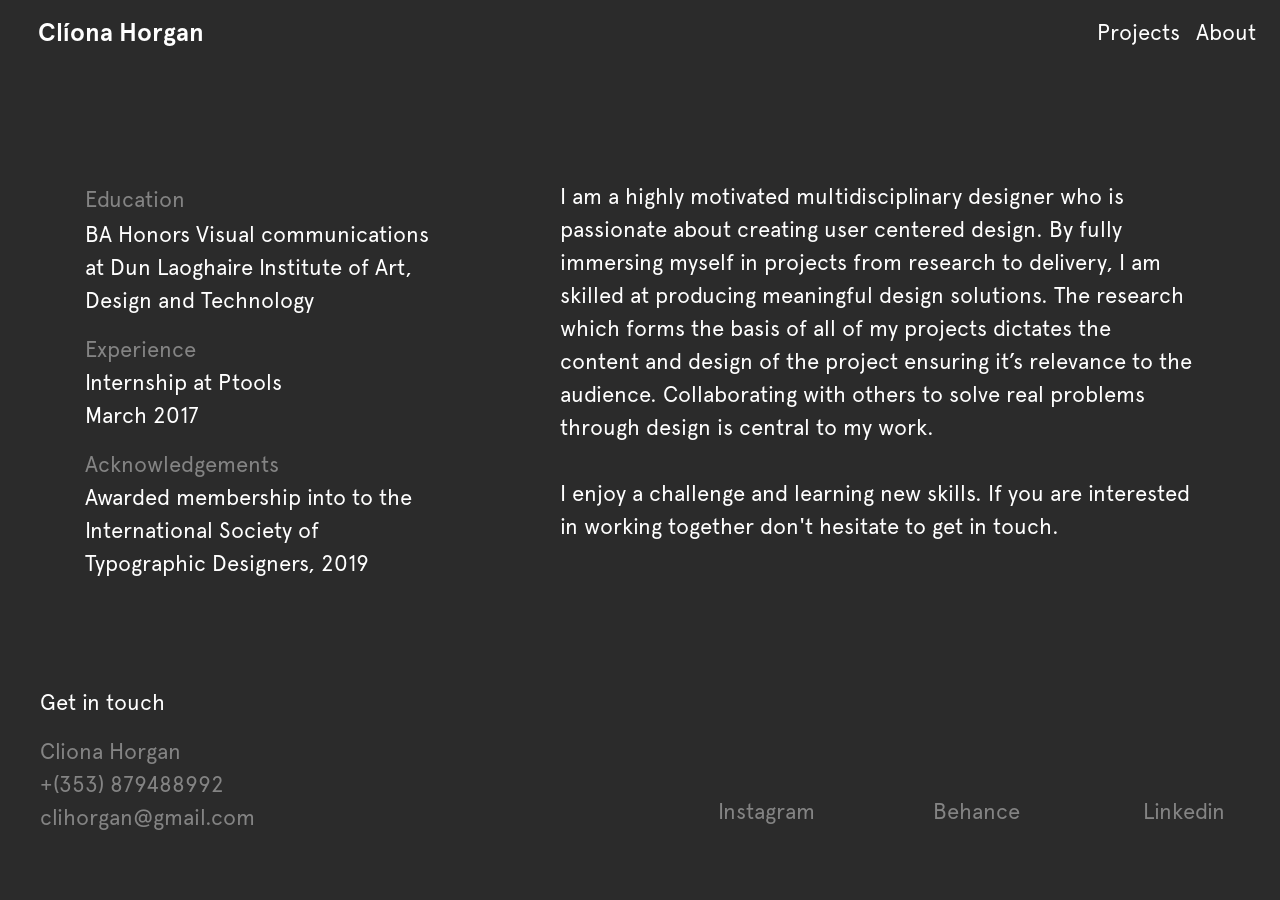
==== commit 7fdaf3c1: "nearly done" ====
--- a/about.html
+++ b/about.html
@@ -6,6 +6,7 @@
       <meta name="viewport" content="width=device-width, initial-scale=1">
       <!-- The above 3 meta tags *must* come first in the head; any other head content must come *after* these tags -->
       <title>Clíona Horgan</title>
+         <link rel="icon" type="image/ico" href="img/faviconcorrect_2-01.png" sizes="96x96">
        
       <!-- Bootstrap -->
       <link href="css/bootstrap.css" rel="stylesheet">
@@ -74,7 +75,7 @@
                </p> 
             <p class="bodycopy">
                <span class="grey">Acknowledgements <br></span>
-                Awarded entry into to the International Society of Typographic Designers, 2019<br>
+                Awarded membership into to the International Society of Typographic Designers, 2019<br>
                 
                 
                </p> 
--- a/css/about.css
+++ b/css/about.css
@@ -221,6 +221,7 @@
 
 .footer{
     padding-bottom: 50px;
+   
 }
 
 .space80{
@@ -261,6 +262,7 @@
 
 .pushagain{
 /*    margin-top: 80px;*/
+    margin-top: 90px;
      padding-left: 40px;
     padding-right: 40px;
 }
@@ -381,6 +383,10 @@
 }
 @media only screen and (max-width:576px){
     
+    .pushagain{
+        margin-top: 10px;
+    }
+    
     .about{
         margin-top: 70px;
     }
